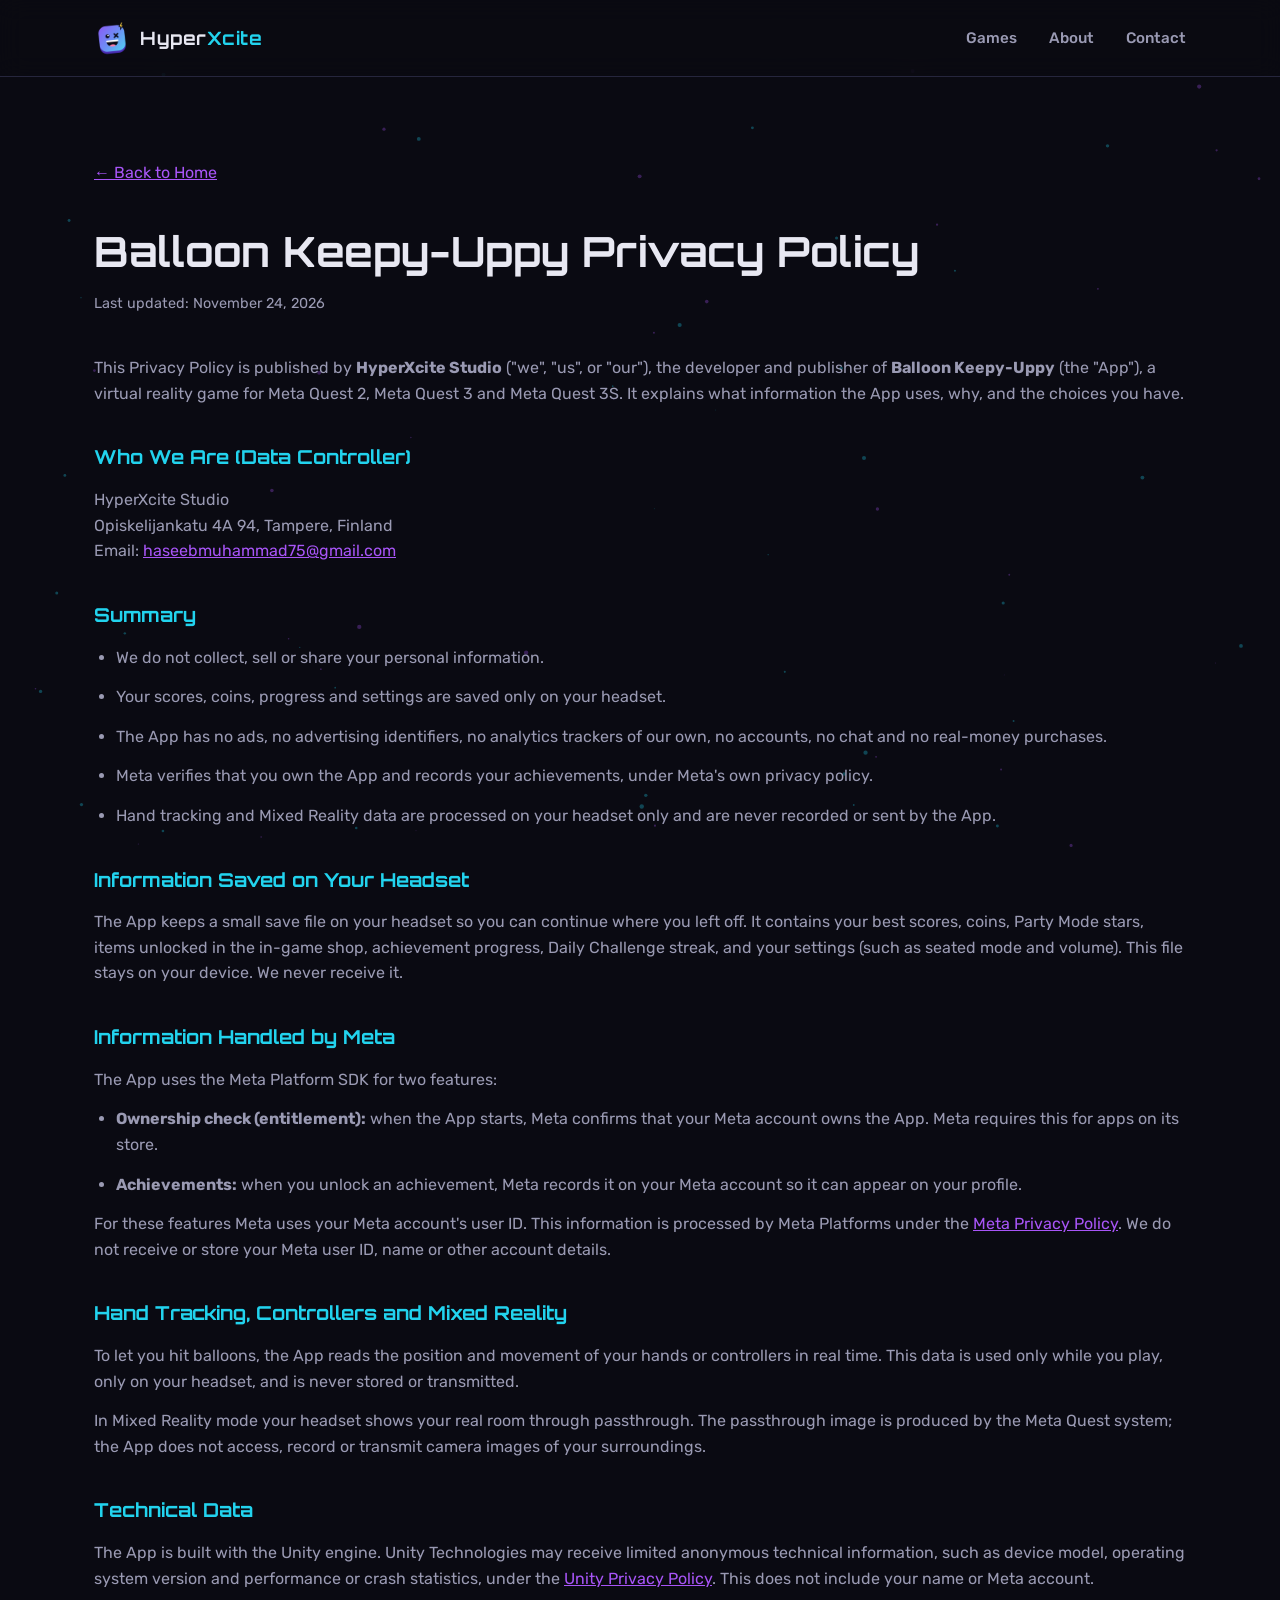
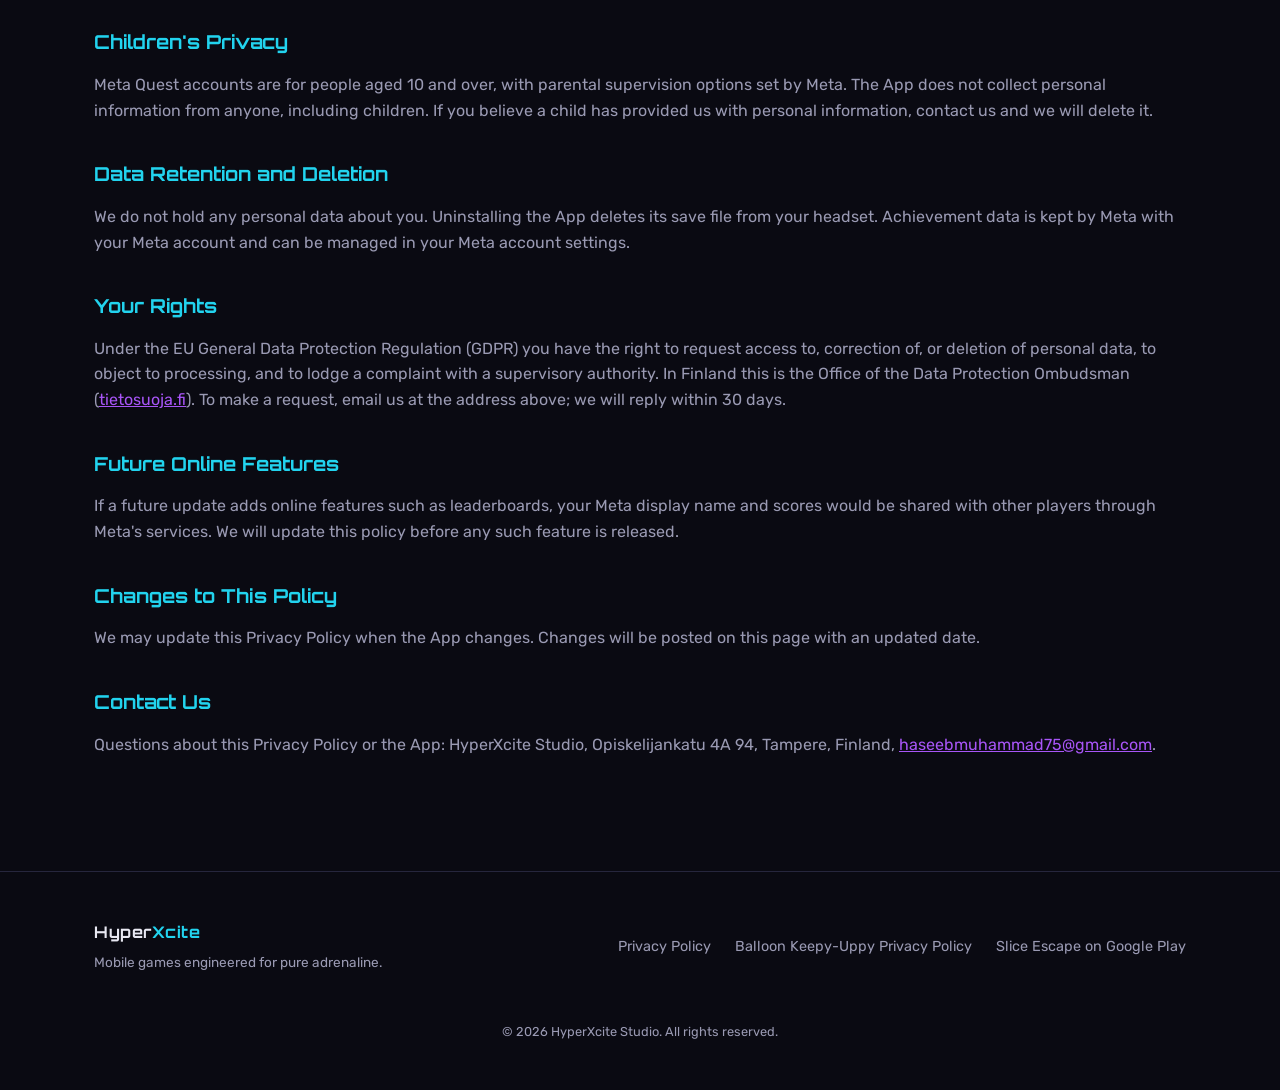
==== balloon-keepy-uppy-privacy.html @ 531a18c7 "Add Balloon Keepy-Uppy (Meta Quest) privacy policy Co-Authored-By: Claude Opus 5.5 <noreply@anthropi" ====
<!DOCTYPE html>
<html lang="en">
<head>
<meta charset="UTF-8">
<meta name="viewport" content="width=device-width, initial-scale=1.0">
<title>Balloon Keepy-Uppy Privacy Policy — HyperXcite Studio</title>
<meta name="description" content="Privacy Policy for Balloon Keepy-Uppy, a Meta Quest VR game by HyperXcite Studio.">
<link rel="icon" type="image/png" href="assets/images/favicon-64.png">
<link rel="preconnect" href="https://fonts.googleapis.com">
<link rel="preconnect" href="https://fonts.gstatic.com" crossorigin>
<link href="https://fonts.googleapis.com/css2?family=Orbitron:wght@500;700;900&family=Rubik:wght@400;500;600;700&display=swap" rel="stylesheet">
<link rel="stylesheet" href="assets/css/style.css">
<style>
  .legal { padding: 160px 0 100px; position: relative; z-index: 1; }
  .legal h1 { font-family: var(--font-display); font-size: clamp(1.8rem, 4vw, 2.6rem); margin-bottom: 8px; }
  .legal .updated { color: var(--text-muted); margin-bottom: 40px; font-size: 0.9rem; }
  .legal h2 { font-family: var(--font-display); font-size: 1.2rem; margin: 36px 0 14px; color: var(--cyan); }
  .legal p, .legal li { color: var(--text-muted); margin-bottom: 14px; }
  .legal ul { padding-left: 22px; }
  .legal a { color: var(--purple); text-decoration: underline; }
  .back-link { display: inline-block; margin-bottom: 32px; color: var(--text-muted); }
</style>
</head>
<body>

<canvas id="fx" aria-hidden="true"></canvas>

<header class="site-header">
  <div class="container header-inner">
    <a href="index.html" class="logo">
      <img src="assets/images/hyperxcite-icon-180.png" alt="" class="logo-mark" width="180" height="180">
      <span class="logo-text">Hyper<span class="accent">Xcite</span></span>
    </a>
    <nav class="nav">
      <a href="index.html#games">Games</a>
      <a href="index.html#about">About</a>
      <a href="index.html#contact">Contact</a>
    </nav>
  </div>
</header>

<main class="legal">
  <div class="container">
    <a href="index.html" class="back-link">&larr; Back to Home</a>
    <h1>Balloon Keepy-Uppy Privacy Policy</h1>
    <p class="updated">Last updated: November 24, 2026</p>

    <p>
      This Privacy Policy is published by <strong>HyperXcite Studio</strong> ("we", "us", or "our"),
      the developer and publisher of <strong>Balloon Keepy-Uppy</strong> (the "App"), a virtual reality
      game for Meta Quest 2, Meta Quest 3 and Meta Quest 3S. It explains what information the App uses,
      why, and the choices you have.
    </p>

    <h2>Who We Are (Data Controller)</h2>
    <p>
      HyperXcite Studio<br>
      Opiskelijankatu 4A 94, Tampere, Finland<br>
      Email: <a href="mailto:haseebmuhammad75@gmail.com">haseebmuhammad75@gmail.com</a>
    </p>

    <h2>Summary</h2>
    <ul>
      <li>We do not collect, sell or share your personal information.</li>
      <li>Your scores, coins, progress and settings are saved only on your headset.</li>
      <li>The App has no ads, no advertising identifiers, no analytics trackers of our own, no accounts, no chat and no real-money purchases.</li>
      <li>Meta verifies that you own the App and records your achievements, under Meta's own privacy policy.</li>
      <li>Hand tracking and Mixed Reality data are processed on your headset only and are never recorded or sent by the App.</li>
    </ul>

    <h2>Information Saved on Your Headset</h2>
    <p>
      The App keeps a small save file on your headset so you can continue where you left off. It contains
      your best scores, coins, Party Mode stars, items unlocked in the in-game shop, achievement progress,
      Daily Challenge streak, and your settings (such as seated mode and volume). This file stays on your
      device. We never receive it.
    </p>

    <h2>Information Handled by Meta</h2>
    <p>The App uses the Meta Platform SDK for two features:</p>
    <ul>
      <li><strong>Ownership check (entitlement):</strong> when the App starts, Meta confirms that your Meta account owns the App. Meta requires this for apps on its store.</li>
      <li><strong>Achievements:</strong> when you unlock an achievement, Meta records it on your Meta account so it can appear on your profile.</li>
    </ul>
    <p>
      For these features Meta uses your Meta account's user ID. This information is processed by Meta Platforms
      under the <a href="https://www.meta.com/legal/privacy-policy/" target="_blank" rel="noopener">Meta Privacy Policy</a>.
      We do not receive or store your Meta user ID, name or other account details.
    </p>

    <h2>Hand Tracking, Controllers and Mixed Reality</h2>
    <p>
      To let you hit balloons, the App reads the position and movement of your hands or controllers in real
      time. This data is used only while you play, only on your headset, and is never stored or transmitted.
    </p>
    <p>
      In Mixed Reality mode your headset shows your real room through passthrough. The passthrough image is
      produced by the Meta Quest system; the App does not access, record or transmit camera images of your
      surroundings.
    </p>

    <h2>Technical Data</h2>
    <p>
      The App is built with the Unity engine. Unity Technologies may receive limited anonymous technical
      information, such as device model, operating system version and performance or crash statistics,
      under the <a href="https://unity.com/legal/privacy-policy" target="_blank" rel="noopener">Unity Privacy Policy</a>.
      This does not include your name or Meta account.
    </p>

    <h2>Children's Privacy</h2>
    <p>
      Meta Quest accounts are for people aged 10 and over, with parental supervision options set by Meta.
      The App does not collect personal information from anyone, including children. If you believe a child
      has provided us with personal information, contact us and we will delete it.
    </p>

    <h2>Data Retention and Deletion</h2>
    <p>
      We do not hold any personal data about you. Uninstalling the App deletes its save file from your headset.
      Achievement data is kept by Meta with your Meta account and can be managed in your Meta account settings.
    </p>

    <h2>Your Rights</h2>
    <p>
      Under the EU General Data Protection Regulation (GDPR) you have the right to request access to,
      correction of, or deletion of personal data, to object to processing, and to lodge a complaint with a
      supervisory authority. In Finland this is the Office of the Data Protection Ombudsman
      (<a href="https://tietosuoja.fi/en" target="_blank" rel="noopener">tietosuoja.fi</a>). To make a request,
      email us at the address above; we will reply within 30 days.
    </p>

    <h2>Future Online Features</h2>
    <p>
      If a future update adds online features such as leaderboards, your Meta display name and scores would be
      shared with other players through Meta's services. We will update this policy before any such feature is released.
    </p>

    <h2>Changes to This Policy</h2>
    <p>
      We may update this Privacy Policy when the App changes. Changes will be posted on this page with an updated date.
    </p>

    <h2>Contact Us</h2>
    <p>
      Questions about this Privacy Policy or the App: HyperXcite Studio, Opiskelijankatu 4A 94, Tampere, Finland,
      <a href="mailto:haseebmuhammad75@gmail.com">haseebmuhammad75@gmail.com</a>.
    </p>
  </div>
</main>

<footer class="site-footer">
  <div class="container footer-inner">
    <div class="footer-brand">
      <span class="logo-text small">Hyper<span class="accent">Xcite</span></span>
      <p>Mobile games engineered for pure adrenaline.</p>
    </div>
    <div class="footer-links">
      <a href="privacy.html">Privacy Policy</a>
      <a href="balloon-keepy-uppy-privacy.html">Balloon Keepy-Uppy Privacy Policy</a>
      <a href="https://play.google.com/store/apps/details?id=com.hyperxcite.sliceescape&hl=en" target="_blank" rel="noopener">Slice Escape on Google Play</a>
    </div>
    <p class="footer-copy">© 2026 HyperXcite Studio. All rights reserved.</p>
  </div>
</footer>

<script src="assets/js/main.js"></script>
</body>
</html>
---- assets/css/style.css ----
/* ---------- Tokens ---------- */
:root {
  --bg: #0a0a12;
  --bg-soft: #11111c;
  --surface: #161625;
  --surface-border: #26263d;
  --text: #e8e8f2;
  --text-muted: #9a9ab3;
  --purple: #a855f7;
  --cyan: #22d3ee;
  --pink: #f472b6;
  --grad: linear-gradient(135deg, var(--purple), var(--cyan));
  --font-display: 'Orbitron', sans-serif;
  --font-body: 'Rubik', sans-serif;
  --container: 1140px;
}

* { margin: 0; padding: 0; box-sizing: border-box; }

html { scroll-behavior: smooth; }

body {
  background: var(--bg);
  color: var(--text);
  font-family: var(--font-body);
  line-height: 1.6;
  overflow-x: hidden;
}

.container {
  max-width: var(--container);
  margin: 0 auto;
  padding: 0 24px;
}

.accent { color: var(--cyan); }

a { color: inherit; text-decoration: none; }

#fx {
  position: fixed;
  inset: 0;
  z-index: 0;
  opacity: 0.5;
  pointer-events: none;
}

/* ---------- Header ---------- */
.site-header {
  position: fixed;
  top: 0; left: 0; right: 0;
  z-index: 50;
  background: rgba(10, 10, 18, 0.7);
  backdrop-filter: blur(12px);
  border-bottom: 1px solid var(--surface-border);
}

.header-inner {
  display: flex;
  align-items: center;
  justify-content: space-between;
  height: 76px;
}

.logo {
  display: flex;
  align-items: center;
  gap: 10px;
}

.logo-mark { width: 36px; height: 36px; flex-shrink: 0; object-fit: contain; }

.logo-text {
  font-family: var(--font-display);
  font-weight: 700;
  font-size: 1.15rem;
  letter-spacing: 0.5px;
}
.logo-text.small { font-size: 1rem; }

.nav {
  display: flex;
  align-items: center;
  gap: 32px;
}

.nav a {
  font-size: 0.95rem;
  font-weight: 500;
  color: var(--text-muted);
  transition: color 0.2s;
}
.nav a:hover { color: var(--text); }

.nav-cta {
  padding: 10px 20px;
  border-radius: 999px;
  background: var(--grad);
  color: #0a0a12 !important;
  font-weight: 700;
}

.nav-toggle {
  display: none;
  flex-direction: column;
  justify-content: center;
  gap: 5px;
  width: 36px; height: 36px;
  background: none;
  border: none;
  cursor: pointer;
}
.nav-toggle span {
  width: 100%;
  height: 2px;
  background: var(--text);
  border-radius: 2px;
}

/* ---------- Hero ---------- */
.hero {
  position: relative;
  min-height: 100vh;
  display: flex;
  align-items: center;
  padding: 140px 0 80px;
  overflow: hidden;
}

.hero-grid {
  position: absolute;
  inset: 0;
  background-image:
    linear-gradient(rgba(168,85,247,0.08) 1px, transparent 1px),
    linear-gradient(90deg, rgba(168,85,247,0.08) 1px, transparent 1px);
  background-size: 48px 48px;
  mask-image: radial-gradient(ellipse 80% 60% at 50% 20%, black, transparent);
}

.hero-glow {
  position: absolute;
  width: 500px; height: 500px;
  border-radius: 50%;
  filter: blur(120px);
  opacity: 0.35;
  z-index: 0;
}
.hero-glow--a { background: var(--purple); top: -150px; left: -100px; }
.hero-glow--b { background: var(--cyan); bottom: -200px; right: -100px; }

.hero-inner { position: relative; z-index: 1; text-align: center; }

.eyebrow {
  display: inline-block;
  padding: 8px 18px;
  border-radius: 999px;
  border: 1px solid var(--surface-border);
  background: var(--surface);
  color: var(--cyan);
  font-size: 0.85rem;
  font-weight: 600;
  margin-bottom: 28px;
}

.hero-title {
  font-family: var(--font-display);
  font-weight: 900;
  font-size: clamp(2.6rem, 7vw, 5.2rem);
  line-height: 1.08;
  letter-spacing: 1px;
  margin-bottom: 24px;
}

.glitch { position: relative; }

.hero-sub {
  max-width: 600px;
  margin: 0 auto 40px;
  color: var(--text-muted);
  font-size: 1.1rem;
}

.hero-actions {
  display: flex;
  flex-wrap: wrap;
  justify-content: center;
  align-items: center;
  gap: 18px;
  margin-bottom: 64px;
}

.btn {
  display: inline-flex;
  align-items: center;
  justify-content: center;
  padding: 16px 32px;
  border-radius: 999px;
  font-weight: 700;
  font-size: 1rem;
  transition: transform 0.2s, box-shadow 0.2s;
}

.btn-primary {
  background: var(--grad);
  color: #0a0a12;
  box-shadow: 0 0 0 0 rgba(168,85,247,0);
}
.btn-primary:hover {
  transform: translateY(-3px);
  box-shadow: 0 10px 30px -5px rgba(168,85,247,0.6);
}

.store-badge {
  display: inline-flex;
  align-items: center;
  gap: 12px;
  padding: 12px 24px;
  border-radius: 14px;
  background: #000;
  border: 1px solid #333;
  transition: transform 0.2s, border-color 0.2s;
}
.store-badge:hover { transform: translateY(-3px); border-color: var(--cyan); }
.store-badge-icon { width: 28px; height: 28px; }
.store-badge-icon--apple { color: #fff; }
.store-badge-text { display: flex; flex-direction: column; text-align: left; font-weight: 600; font-size: 1.05rem; line-height: 1.1; }
.store-badge-text small { font-size: 0.65rem; font-weight: 400; color: #ccc; letter-spacing: 0.5px; }

.store-badge--sm { padding: 9px 18px; border-radius: 10px; }
.store-badge--sm .store-badge-icon { width: 22px; height: 22px; }
.store-badge--sm .store-badge-text { font-size: 0.9rem; }

.store-badge--disabled {
  opacity: 0.55;
  cursor: default;
  pointer-events: none;
}

.hero-stats {
  display: flex;
  justify-content: center;
  gap: 56px;
  flex-wrap: wrap;
}
.hero-stats div { display: flex; flex-direction: column; align-items: center; gap: 4px; }
.hero-stats strong {
  font-family: var(--font-display);
  font-size: 1.8rem;
  background: var(--grad);
  -webkit-background-clip: text;
  background-clip: text;
  color: transparent;
}
.hero-stats span { font-size: 0.85rem; color: var(--text-muted); }

/* ---------- Sections (generic) ---------- */
section { position: relative; z-index: 1; padding: 100px 0; }

.section-tag {
  font-family: var(--font-display);
  color: var(--purple);
  font-size: 0.85rem;
  letter-spacing: 2px;
  margin-bottom: 12px;
}

.section-title {
  font-family: var(--font-display);
  font-weight: 700;
  font-size: clamp(1.8rem, 4vw, 2.6rem);
  margin-bottom: 48px;
}

/* ---------- Games ---------- */
.games { background: var(--bg-soft); }

.game-card {
  display: grid;
  grid-template-columns: 220px 1fr;
  gap: 40px;
  background: var(--surface);
  border: 1px solid var(--surface-border);
  border-radius: 24px;
  padding: 36px;
  align-items: center;
}

.game-art { display: flex; justify-content: center; }
.game-icon {
  width: 180px; height: 180px;
  border-radius: 36px;
  object-fit: cover;
  filter: drop-shadow(0 10px 40px rgba(168,85,247,0.4));
}

.game-heading { display: flex; align-items: center; gap: 14px; margin-bottom: 14px; flex-wrap: wrap; }
.game-heading h3 { font-family: var(--font-display); font-size: 1.6rem; }

.badge {
  font-size: 0.72rem;
  font-weight: 700;
  padding: 5px 12px;
  border-radius: 999px;
  letter-spacing: 0.5px;
}
.badge-live {
  background: rgba(34,211,238,0.15);
  color: var(--cyan);
  border: 1px solid rgba(34,211,238,0.4);
}

.game-desc { color: var(--text-muted); margin-bottom: 18px; max-width: 560px; }

.game-tags { display: flex; gap: 10px; list-style: none; margin-bottom: 24px; flex-wrap: wrap; }
.game-tags li {
  font-size: 0.8rem;
  padding: 6px 14px;
  border-radius: 999px;
  background: var(--bg);
  border: 1px solid var(--surface-border);
  color: var(--text-muted);
}

.game-actions { display: flex; gap: 14px; flex-wrap: wrap; }

.more-games {
  margin-top: 32px;
  display: flex;
  align-items: center;
  gap: 16px;
  color: var(--text-muted);
  border: 1px dashed var(--surface-border);
  border-radius: 20px;
  padding: 24px 32px;
}
.more-games-icon {
  width: 44px; height: 44px;
  flex-shrink: 0;
  border-radius: 50%;
  display: flex; align-items: center; justify-content: center;
  background: var(--bg);
  border: 1px solid var(--surface-border);
  font-size: 1.4rem;
  color: var(--purple);
}

/* ---------- About ---------- */
.about-inner {
  display: grid;
  grid-template-columns: 1fr 1fr;
  gap: 64px;
  align-items: start;
}

.about-copy p { color: var(--text-muted); margin-bottom: 18px; }
.about-copy strong { color: var(--text); }

.about-features { display: flex; flex-direction: column; gap: 20px; }

.feature-card {
  background: var(--surface);
  border: 1px solid var(--surface-border);
  border-radius: 18px;
  padding: 24px;
}
.feature-icon { font-size: 1.8rem; margin-bottom: 10px; }
.feature-card h3 { font-family: var(--font-display); font-size: 1.05rem; margin-bottom: 8px; }
.feature-card p { color: var(--text-muted); font-size: 0.92rem; }

/* ---------- Contact ---------- */
.contact { background: var(--bg-soft); text-align: center; }
.contact-inner { max-width: 560px; margin: 0 auto; }
.contact-sub { color: var(--text-muted); margin-bottom: 32px; }

.contact-details { margin-top: 32px; display: flex; flex-direction: column; gap: 10px; }
.contact-details p { color: var(--text-muted); font-size: 0.95rem; }
.contact-details a { color: var(--text-muted); transition: color 0.2s; }
.contact-details a:hover { color: var(--cyan); }
.contact-details span {
  display: inline-block;
  min-width: 70px;
  margin-right: 8px;
  color: var(--purple);
  font-family: var(--font-display);
  font-size: 0.72rem;
  letter-spacing: 1px;
  text-transform: uppercase;
}

/* ---------- Footer ---------- */
.site-footer {
  border-top: 1px solid var(--surface-border);
  padding: 48px 0;
  position: relative; z-index: 1;
}
.footer-inner {
  display: flex;
  justify-content: space-between;
  align-items: center;
  flex-wrap: wrap;
  gap: 24px;
}
.footer-brand p { color: var(--text-muted); font-size: 0.85rem; margin-top: 6px; }
.footer-links { display: flex; gap: 24px; flex-wrap: wrap; }
.footer-links a { color: var(--text-muted); font-size: 0.9rem; transition: color 0.2s; }
.footer-links a:hover { color: var(--cyan); }
.footer-copy { width: 100%; text-align: center; color: var(--text-muted); font-size: 0.8rem; margin-top: 24px; }

/* ---------- Reveal animation ---------- */
.reveal { opacity: 0; transform: translateY(24px); transition: opacity 0.6s ease, transform 0.6s ease; }
.reveal.is-visible { opacity: 1; transform: translateY(0); }

/* ---------- Responsive ---------- */
@media (max-width: 860px) {
  .nav { display: none; }
  .nav-toggle { display: flex; }
  .game-card { grid-template-columns: 1fr; text-align: center; }
  .game-heading { justify-content: center; }
  .game-actions { justify-content: center; }
  .about-inner { grid-template-columns: 1fr; }
}

@media (max-width: 860px) {
  .nav.is-open {
    display: flex;
    flex-direction: column;
    position: absolute;
    top: 76px; left: 0; right: 0;
    background: var(--bg-soft);
    border-bottom: 1px solid var(--surface-border);
    padding: 24px;
    gap: 20px;
  }
}
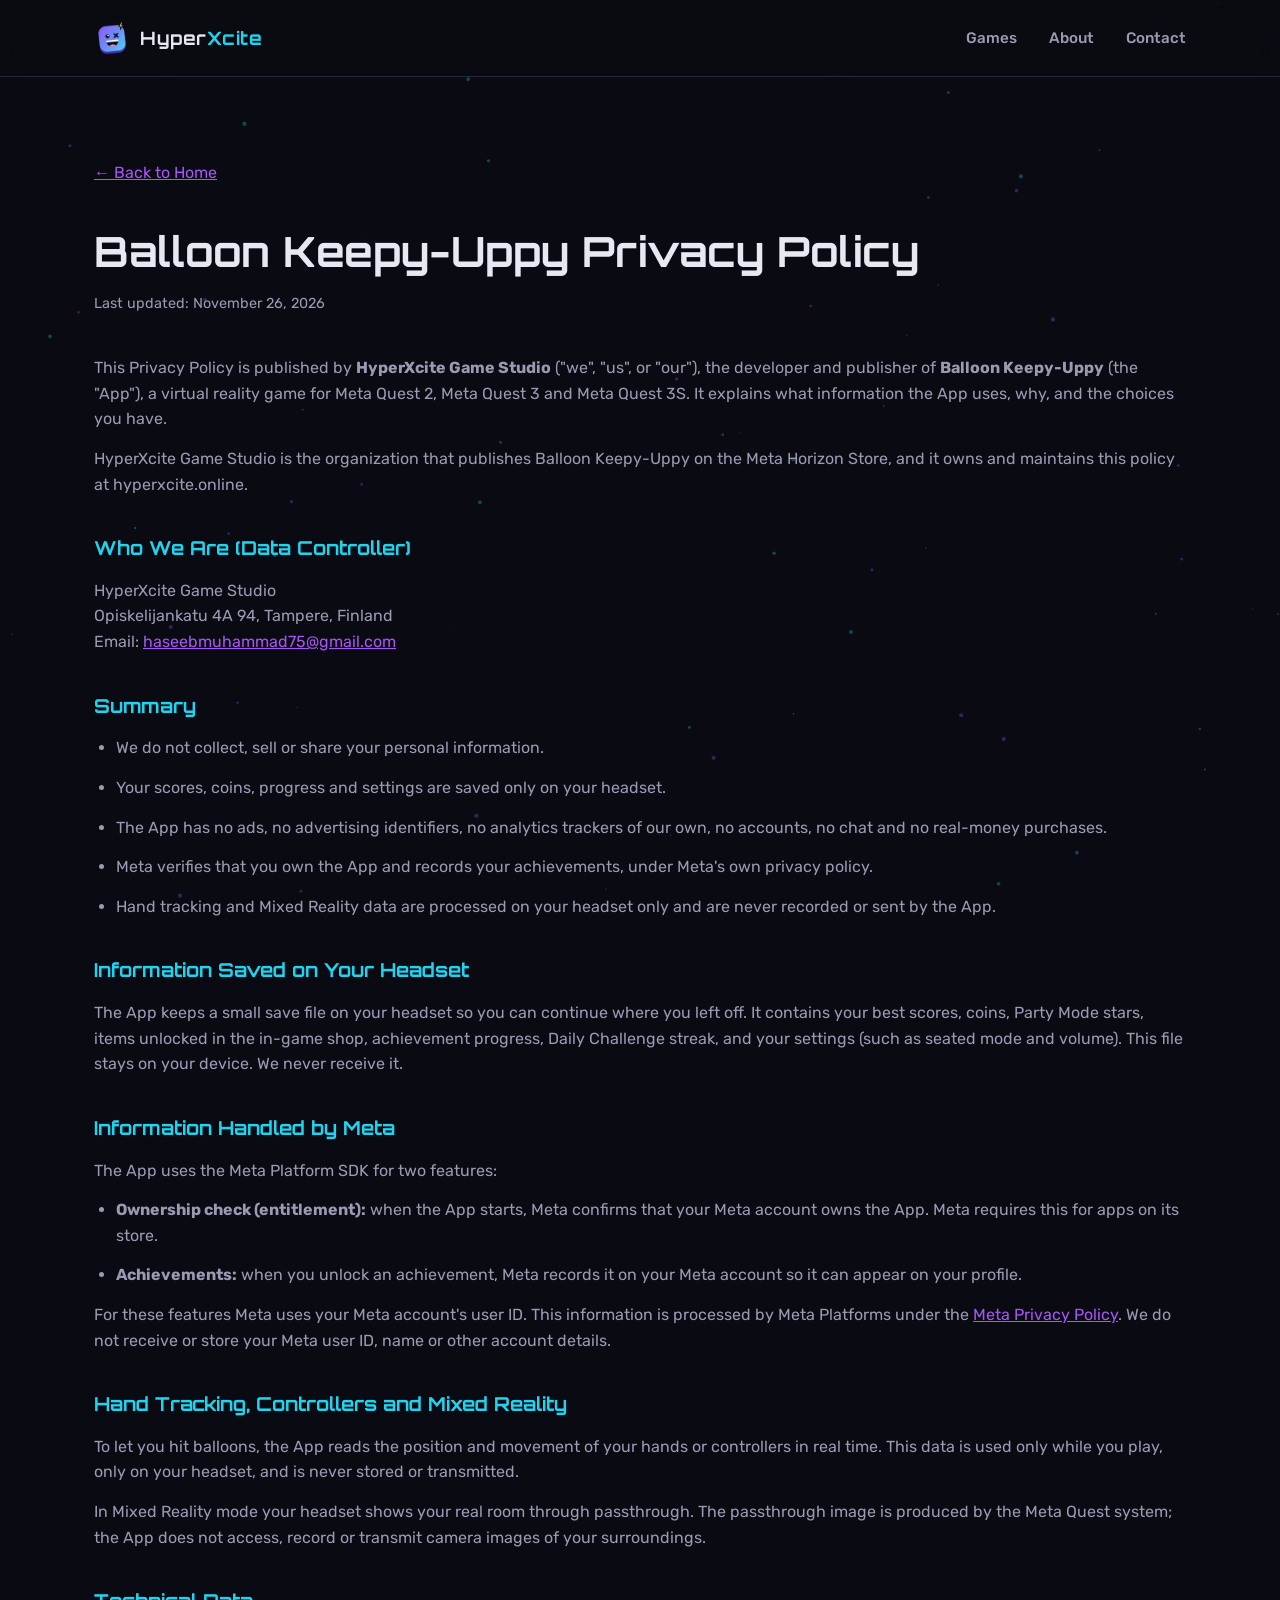
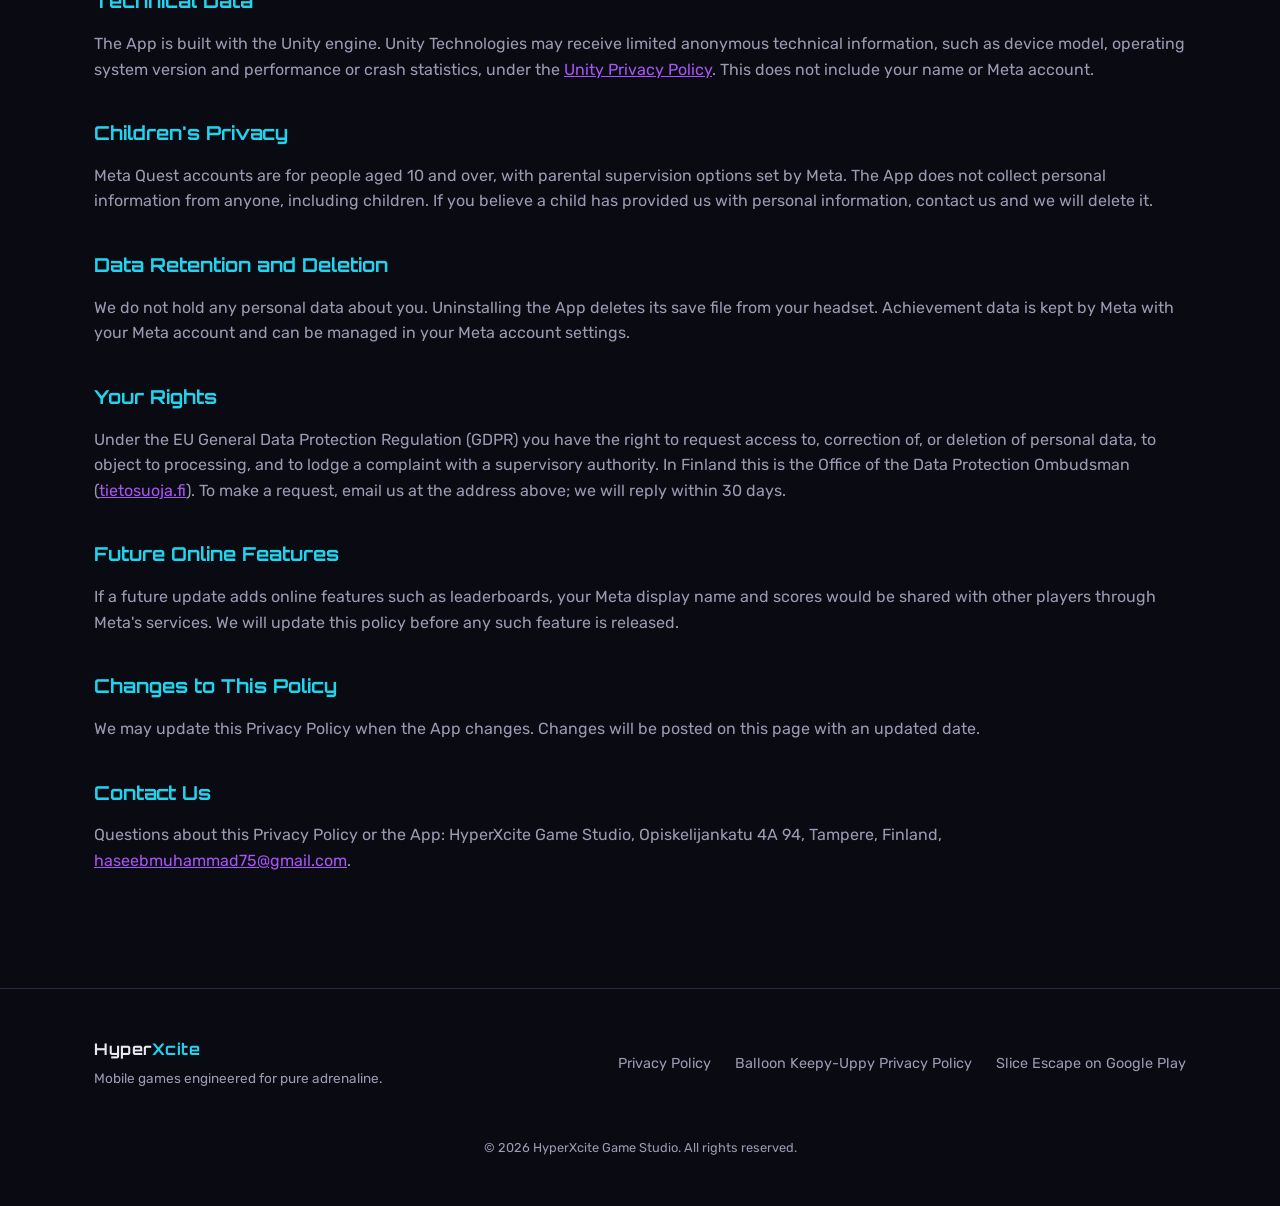
==== commit 415663fb: "Name HyperXcite Game Studio as owner of the Balloon Keepy-Uppy privacy policy Co-Authored-By: Claude" ====
--- a/balloon-keepy-uppy-privacy.html
+++ b/balloon-keepy-uppy-privacy.html
@@ -3,8 +3,8 @@
 <head>
 <meta charset="UTF-8">
 <meta name="viewport" content="width=device-width, initial-scale=1.0">
-<title>Balloon Keepy-Uppy Privacy Policy — HyperXcite Studio</title>
-<meta name="description" content="Privacy Policy for Balloon Keepy-Uppy, a Meta Quest VR game by HyperXcite Studio.">
+<title>Balloon Keepy-Uppy Privacy Policy — HyperXcite Game Studio</title>
+<meta name="description" content="Privacy Policy for Balloon Keepy-Uppy, a Meta Quest VR game by HyperXcite Game Studio.">
 <link rel="icon" type="image/png" href="assets/images/favicon-64.png">
 <link rel="preconnect" href="https://fonts.googleapis.com">
 <link rel="preconnect" href="https://fonts.gstatic.com" crossorigin>
@@ -43,18 +43,22 @@
   <div class="container">
     <a href="index.html" class="back-link">&larr; Back to Home</a>
     <h1>Balloon Keepy-Uppy Privacy Policy</h1>
-    <p class="updated">Last updated: November 24, 2026</p>
+    <p class="updated">Last updated: November 26, 2026</p>
 
     <p>
-      This Privacy Policy is published by <strong>HyperXcite Studio</strong> ("we", "us", or "our"),
+      This Privacy Policy is published by <strong>HyperXcite Game Studio</strong> ("we", "us", or "our"),
       the developer and publisher of <strong>Balloon Keepy-Uppy</strong> (the "App"), a virtual reality
       game for Meta Quest 2, Meta Quest 3 and Meta Quest 3S. It explains what information the App uses,
       why, and the choices you have.
     </p>
+    <p>
+      HyperXcite Game Studio is the organization that publishes Balloon Keepy-Uppy on the Meta Horizon Store,
+      and it owns and maintains this policy at hyperxcite.online.
+    </p>
 
     <h2>Who We Are (Data Controller)</h2>
     <p>
-      HyperXcite Studio<br>
+      HyperXcite Game Studio<br>
       Opiskelijankatu 4A 94, Tampere, Finland<br>
       Email: <a href="mailto:haseebmuhammad75@gmail.com">haseebmuhammad75@gmail.com</a>
     </p>
@@ -142,7 +146,7 @@
 
     <h2>Contact Us</h2>
     <p>
-      Questions about this Privacy Policy or the App: HyperXcite Studio, Opiskelijankatu 4A 94, Tampere, Finland,
+      Questions about this Privacy Policy or the App: HyperXcite Game Studio, Opiskelijankatu 4A 94, Tampere, Finland,
       <a href="mailto:haseebmuhammad75@gmail.com">haseebmuhammad75@gmail.com</a>.
     </p>
   </div>
@@ -159,7 +163,7 @@
       <a href="balloon-keepy-uppy-privacy.html">Balloon Keepy-Uppy Privacy Policy</a>
       <a href="https://play.google.com/store/apps/details?id=com.hyperxcite.sliceescape&hl=en" target="_blank" rel="noopener">Slice Escape on Google Play</a>
     </div>
-    <p class="footer-copy">© 2026 HyperXcite Studio. All rights reserved.</p>
+    <p class="footer-copy">© 2026 HyperXcite Game Studio. All rights reserved.</p>
   </div>
 </footer>
 
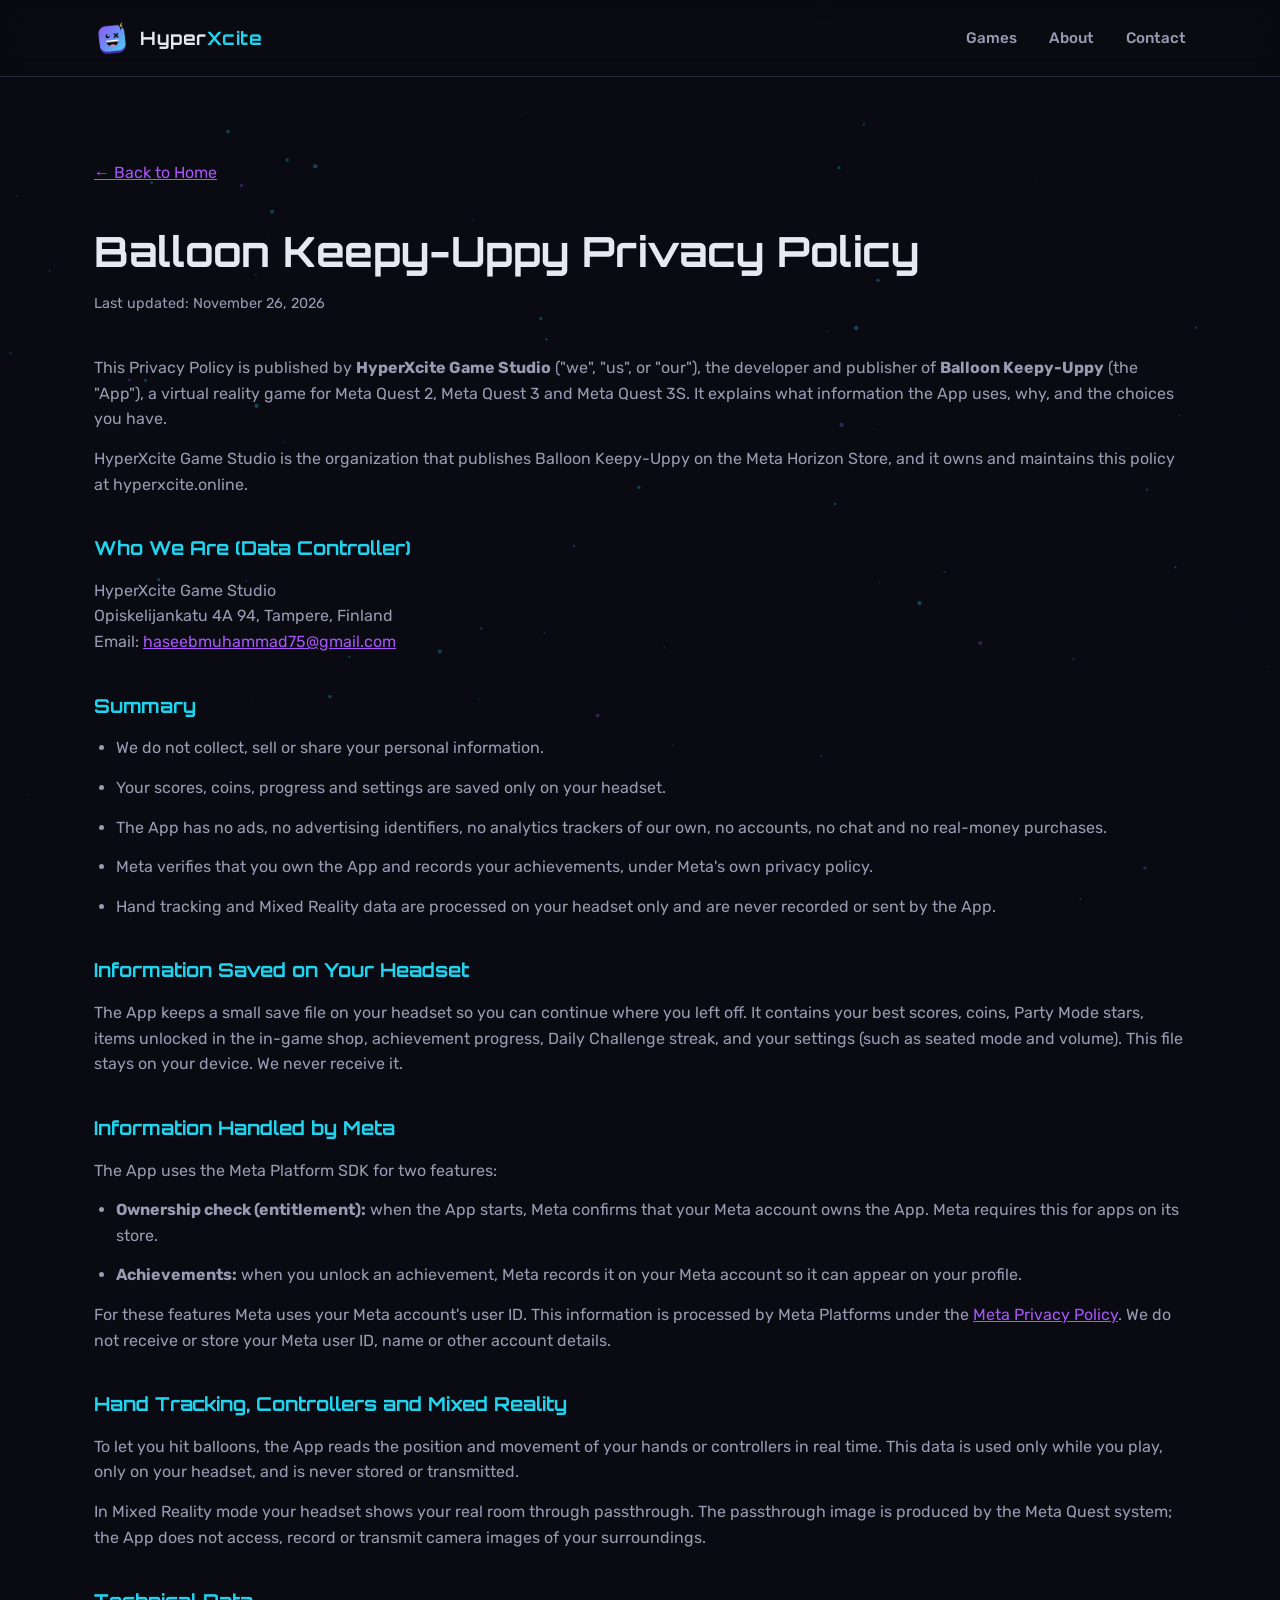
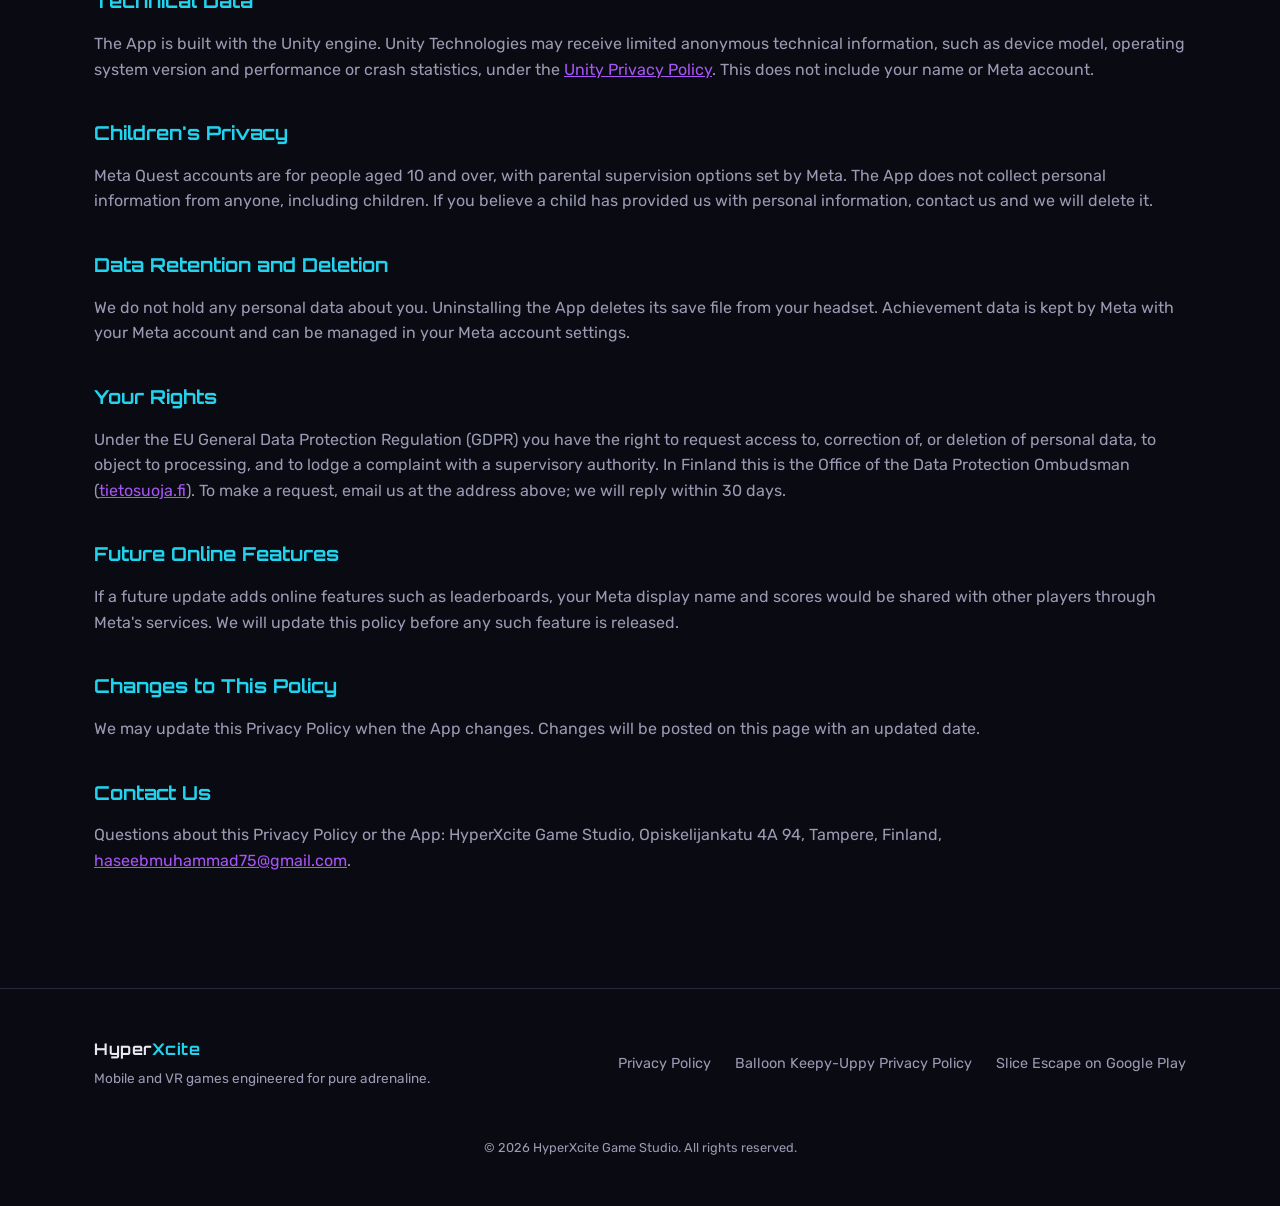
==== commit 8b39d056: "Use studio name HyperXcite Game Studio and add Balloon Keepy-Uppy (Meta Quest) Matches the Meta Hori" ====
--- a/balloon-keepy-uppy-privacy.html
+++ b/balloon-keepy-uppy-privacy.html
@@ -156,7 +156,7 @@
   <div class="container footer-inner">
     <div class="footer-brand">
       <span class="logo-text small">Hyper<span class="accent">Xcite</span></span>
-      <p>Mobile games engineered for pure adrenaline.</p>
+      <p>Mobile and VR games engineered for pure adrenaline.</p>
     </div>
     <div class="footer-links">
       <a href="privacy.html">Privacy Policy</a>
--- a/assets/css/style.css
+++ b/assets/css/style.css
@@ -309,6 +309,12 @@
   border: 1px solid rgba(34,211,238,0.4);
 }
 
+.badge-soon {
+  background: rgba(168,85,247,0.15);
+  color: var(--purple);
+  border: 1px solid rgba(168,85,247,0.4);
+}
+
 .game-desc { color: var(--text-muted); margin-bottom: 18px; max-width: 560px; }
 
 .game-tags { display: flex; gap: 10px; list-style: none; margin-bottom: 24px; flex-wrap: wrap; }
